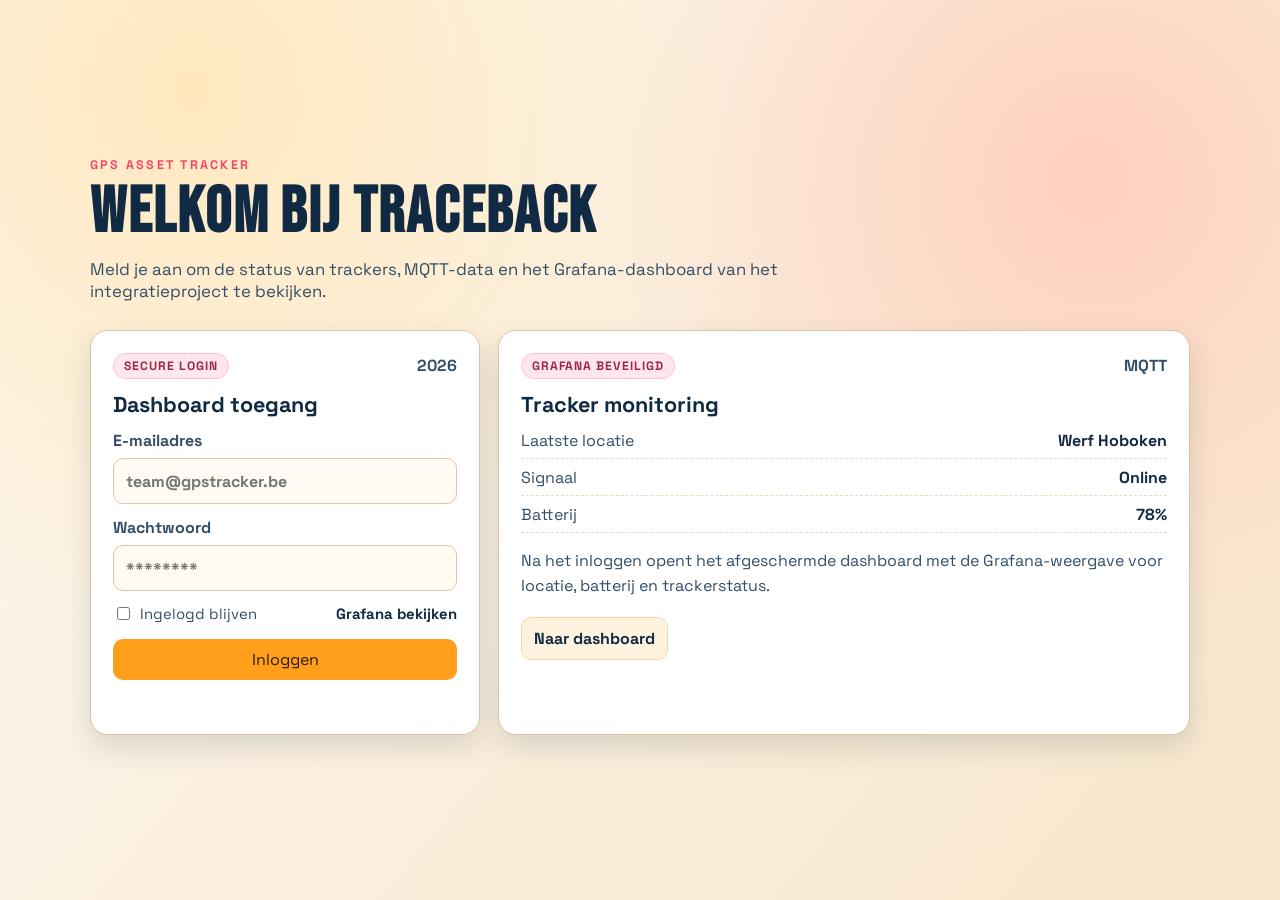
==== Integratie-Project/Website/index.html @ 3f8ade17 "Add Flask login website with Grafana dashboard" ====
<!DOCTYPE html>
<html lang="nl">
<head>
    <meta charset="UTF-8">
    <meta name="viewport" content="width=device-width, initial-scale=1.0">
    <title>GPS Tracker Login</title>
    <link rel="preconnect" href="https://fonts.googleapis.com">
    <link rel="preconnect" href="https://fonts.gstatic.com" crossorigin>
    <link href="https://fonts.googleapis.com/css2?family=Bebas+Neue&family=Space+Grotesk:wght@400;500;600;700&display=swap" rel="stylesheet">
    <link rel="stylesheet" href="styles.css">
</head>
<body>
    <main class="page-shell login-shell">
        <section class="hero login-hero" aria-labelledby="page-title">
            <p class="eyebrow">GPS Asset Tracker</p>
            <h1 id="page-title">Welkom Bij Traceback</h1>
            <p class="intro">
                Meld je aan om de status van trackers, MQTT-data en het Grafana-dashboard van het integratieproject te bekijken.
            </p>
        </section>

        <section class="portal-grid" aria-label="Login en dashboard overzicht">
            <form class="login-card" id="login-form" action="/login" method="post">
                <div class="card-top">
                    <span class="chip">Secure login</span>
                    <span class="year">2026</span>
                </div>

                <h2>Dashboard toegang</h2>

                <label class="field">
                    <span>E-mailadres</span>
                    <input type="email" name="email" autocomplete="email" placeholder="team@gpstracker.be" required>
                </label>

                <label class="field">
                    <span>Wachtwoord</span>
                    <input type="password" name="password" autocomplete="current-password" placeholder="********" required>
                </label>

                <div class="login-options">
                    <label class="remember">
                        <input type="checkbox" name="remember">
                        <span>Ingelogd blijven</span>
                    </label>
                    <a href="/dashboard">Grafana bekijken</a>
                </div>

                <button class="detail-link login-button" type="submit">Inloggen</button>
                <p class="form-message" id="form-message" role="status" aria-live="polite"></p>
            </form>

            <aside class="detail-card grafana-preview" aria-label="Dashboard informatie">
                <div class="card-top">
                    <span class="chip">Grafana beveiligd</span>
                    <span class="year">MQTT</span>
                </div>

                <h2>Tracker monitoring</h2>
                <ul class="meta-list">
                    <li><span>Laatste locatie</span><strong>Werf Hoboken</strong></li>
                    <li><span>Signaal</span><strong>Online</strong></li>
                    <li><span>Batterij</span><strong>78%</strong></li>
                </ul>

                <p class="panel-copy">
                    Na het inloggen opent het afgeschermde dashboard met de Grafana-weergave voor locatie, batterij en trackerstatus.
                </p>

                <div class="detail-actions">
                    <a href="/dashboard">Naar dashboard</a>
                </div>
            </aside>
        </section>
    </main>

    <script src="script.js"></script>
</body>
</html>
---- Integratie-Project/Website/styles.css ----
/*
Bronvermelding:
- Typografie via Google Fonts (Bebas Neue, Space Grotesk): https://fonts.google.com/
- Kleur- en layoutontwerp is projectspecifiek uitgewerkt voor deze opdracht.
*/

:root {
    --bg-1: #fdf8ef;
    --bg-2: #f8e6cc;
    --ink: #102a43;
    --ink-soft: #334e68;
    --accent: #ef476f;
    --accent-2: #ff9f1c;
    --card: #ffffff;
    --line: #d9c7a7;
    --shadow: 0 12px 28px rgba(16, 42, 67, 0.14);
}

* {
    box-sizing: border-box;
}

body {
    margin: 0;
    color: var(--ink);
    font-family: "Space Grotesk", "Segoe UI", sans-serif;
    background:
        radial-gradient(circle at 15% 10%, #ffe8be 0%, transparent 40%),
        radial-gradient(circle at 85% 20%, #ffd0be 0%, transparent 38%),
        linear-gradient(130deg, var(--bg-1), var(--bg-2));
    min-height: 100vh;
}

.page-shell {
    width: min(1100px, 92vw);
    margin: 0 auto;
    padding: 44px 0 52px;
}

.login-shell {
    min-height: 100vh;
    display: grid;
    align-content: center;
}

.hero {
    margin-bottom: 28px;
    animation: fade-slide 520ms ease-out;
}

.login-hero {
    max-width: 760px;
}

.eyebrow {
    margin: 0;
    color: var(--accent);
    letter-spacing: 0.18em;
    text-transform: uppercase;
    font-size: 0.78rem;
    font-weight: 700;
}

h1 {
    margin: 10px 0 14px;
    font-family: "Bebas Neue", Impact, sans-serif;
    font-size: clamp(2.2rem, 5vw, 4rem);
    letter-spacing: 0.03em;
    line-height: 0.95;
}

.intro {
    margin: 0;
    color: var(--ink-soft);
    max-width: 70ch;
    font-size: 1.05rem;
}

.portal-grid {
    display: grid;
    grid-template-columns: minmax(280px, 390px) 1fr;
    gap: 18px;
    align-items: stretch;
}

.login-card,
.detail-card {
    background: var(--card);
    border: 1px solid var(--line);
    border-radius: 18px;
    box-shadow: var(--shadow);
    animation: fade-slide 550ms ease-out;
}

.login-card {
    padding: 22px 22px 20px;
}

.card-top {
    display: flex;
    justify-content: space-between;
    align-items: center;
    gap: 10px;
    margin-bottom: 14px;
}

.chip {
    background: #ffe6ee;
    color: #9a2a44;
    border: 1px solid #ffc2d1;
    border-radius: 999px;
    padding: 4px 10px;
    font-size: 0.76rem;
    font-weight: 700;
    text-transform: uppercase;
    letter-spacing: 0.08em;
}

.year {
    color: var(--ink-soft);
    font-weight: 700;
}

h2 {
    margin: 0 0 14px;
    font-size: 1.35rem;
    line-height: 1.1;
}

.field {
    display: grid;
    gap: 7px;
    margin-bottom: 13px;
    color: var(--ink-soft);
    font-weight: 700;
}

.field input {
    width: 100%;
    min-height: 46px;
    border: 1px solid var(--line);
    border-radius: 10px;
    padding: 10px 12px;
    color: var(--ink);
    background: #fffaf2;
    font: inherit;
    outline: none;
    transition: border-color 140ms ease, box-shadow 140ms ease;
}

.field input:focus {
    border-color: var(--accent);
    box-shadow: 0 0 0 4px rgba(239, 71, 111, 0.14);
}

.login-options {
    display: flex;
    justify-content: space-between;
    align-items: center;
    gap: 12px;
    margin: 4px 0 16px;
    font-size: 0.93rem;
}

.remember {
    display: inline-flex;
    align-items: center;
    gap: 7px;
    color: var(--ink-soft);
}

.login-options a,
.detail-actions a {
    color: var(--ink);
    font-weight: 700;
    text-decoration: none;
}

.back-link {
    display: inline-block;
    margin-bottom: 16px;
    padding: 10px 14px;
    border: 1px solid var(--line);
    background: #fff8ee;
    color: var(--ink);
    text-decoration: none;
    font-weight: 700;
    border-radius: 10px;
    transition: transform 140ms ease, box-shadow 140ms ease;
}

.detail-link,
.detail-actions a,
.back-link {
    display: inline-block;
    text-decoration: none;
    font-weight: 700;
    border-radius: 10px;
    transition: transform 140ms ease, box-shadow 140ms ease;
}

.detail-link {
    padding: 10px 12px;
    background: var(--accent-2);
    color: #2f1e07;
    border: 0;
    font: inherit;
    cursor: pointer;
}

.login-button {
    width: 100%;
}

.detail-link:hover,
.detail-actions a:hover,
.back-link:hover {
    transform: translateY(-2px);
    box-shadow: 0 8px 18px rgba(16, 42, 67, 0.18);
}

.form-message {
    min-height: 22px;
    margin: 12px 0 0;
    color: var(--accent);
    font-weight: 700;
}

.detail-card {
    padding: 22px;
}

.meta-list {
    list-style: none;
    margin: 0;
    padding: 0;
    display: grid;
    gap: 8px;
}

.meta-list li {
    display: flex;
    justify-content: space-between;
    gap: 10px;
    border-bottom: 1px dashed #eadbc2;
    padding-bottom: 7px;
    color: var(--ink-soft);
}

.meta-list strong {
    color: var(--ink);
}

.grafana-preview {
    min-width: 0;
}

.panel-copy {
    margin: 16px 0 0;
    color: var(--ink-soft);
    line-height: 1.55;
}

.grafana-frame-wrap {
    margin-top: 16px;
    overflow: hidden;
    border: 1px solid var(--line);
    border-radius: 12px;
    background: #fff8ee;
    aspect-ratio: 16 / 9;
}

.grafana-frame-wrap iframe {
    display: block;
    width: 100%;
    height: 100%;
    border: 0;
}

.dashboard-frame {
    aspect-ratio: 16 / 10;
}

.detail-actions {
    margin-top: 18px;
    display: flex;
    flex-wrap: wrap;
    gap: 10px;
}

.detail-actions a {
    padding: 10px 12px;
    border: 1px solid #ffd3a0;
    background: #fff3df;
}

@keyframes fade-slide {
    from {
        opacity: 0;
        transform: translateY(12px);
    }
    to {
        opacity: 1;
        transform: translateY(0);
    }
}

@media (max-width: 820px) {
    .login-shell {
        align-content: start;
    }

    .portal-grid {
        grid-template-columns: 1fr;
    }
}

@media (max-width: 680px) {
    .page-shell {
        padding-top: 28px;
    }

    .detail-card,
    .login-card {
        padding: 18px;
    }

    .meta-list li,
    .login-options {
        flex-direction: column;
        align-items: flex-start;
        gap: 6px;
    }
}
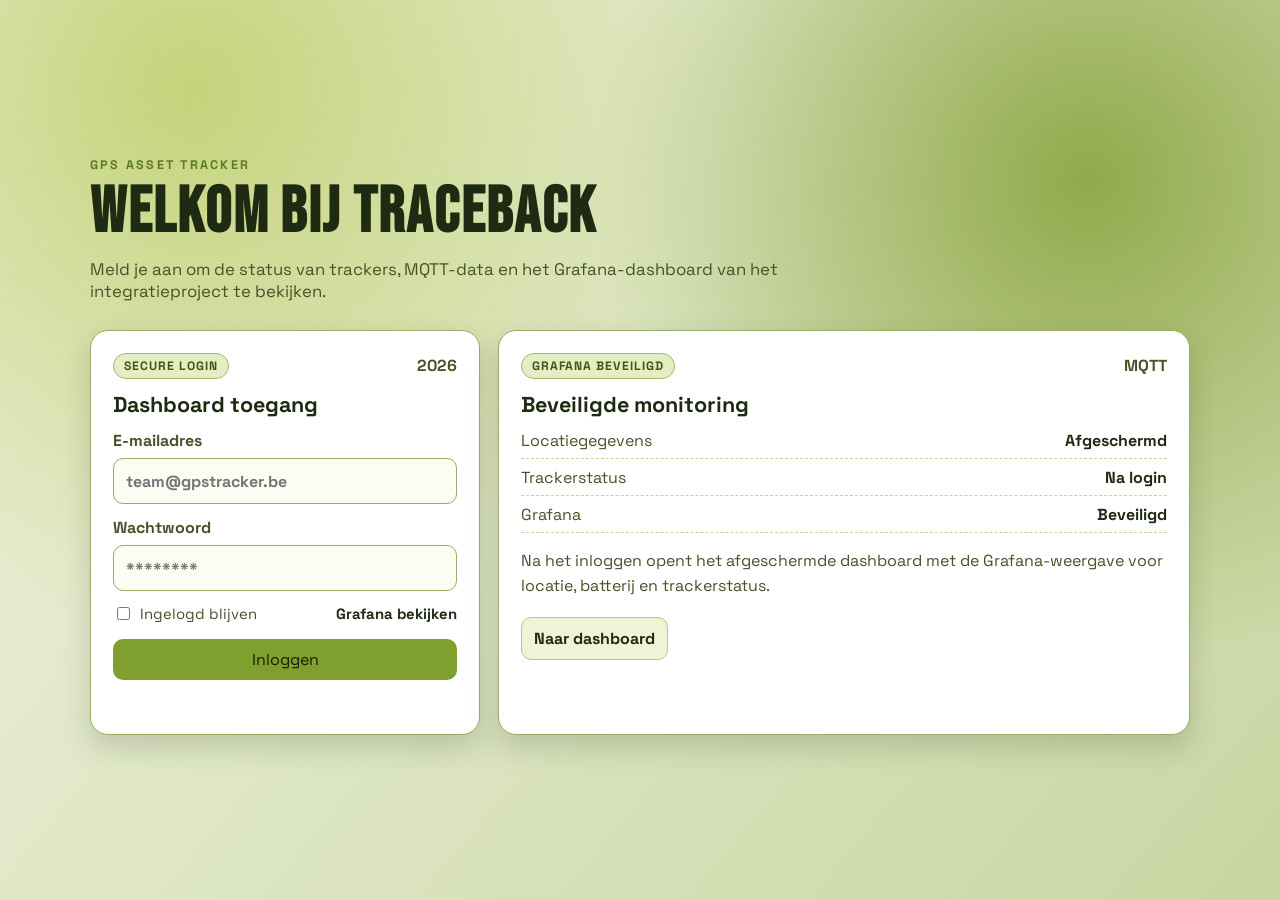
==== commit 7548b3bf: "Update website styling and login session security" ====
--- a/Integratie-Project/Website/index.html
+++ b/Integratie-Project/Website/index.html
@@ -56,11 +56,11 @@
                     <span class="year">MQTT</span>
                 </div>
 
-                <h2>Tracker monitoring</h2>
+                <h2>Beveiligde monitoring</h2>
                 <ul class="meta-list">
-                    <li><span>Laatste locatie</span><strong>Werf Hoboken</strong></li>
-                    <li><span>Signaal</span><strong>Online</strong></li>
-                    <li><span>Batterij</span><strong>78%</strong></li>
+                    <li><span>Locatiegegevens</span><strong>Afgeschermd</strong></li>
+                    <li><span>Trackerstatus</span><strong>Na login</strong></li>
+                    <li><span>Grafana</span><strong>Beveiligd</strong></li>
                 </ul>
 
                 <p class="panel-copy">
--- a/Integratie-Project/Website/styles.css
+++ b/Integratie-Project/Website/styles.css
@@ -5,15 +5,15 @@
 */
 
 :root {
-    --bg-1: #fdf8ef;
-    --bg-2: #f8e6cc;
-    --ink: #102a43;
-    --ink-soft: #334e68;
-    --accent: #ef476f;
-    --accent-2: #ff9f1c;
+    --bg-1: #eef3df;
+    --bg-2: #c9d6a2;
+    --ink: #1f2a12;
+    --ink-soft: #465329;
+    --accent: #5d7a1f;
+    --accent-2: #7f9f2f;
     --card: #ffffff;
-    --line: #d9c7a7;
-    --shadow: 0 12px 28px rgba(16, 42, 67, 0.14);
+    --line: #9aaa68;
+    --shadow: 0 12px 28px rgba(31, 42, 18, 0.18);
 }
 
 * {
@@ -25,8 +25,8 @@
     color: var(--ink);
     font-family: "Space Grotesk", "Segoe UI", sans-serif;
     background:
-        radial-gradient(circle at 15% 10%, #ffe8be 0%, transparent 40%),
-        radial-gradient(circle at 85% 20%, #ffd0be 0%, transparent 38%),
+        radial-gradient(circle at 15% 10%, #c5d37a 0%, transparent 40%),
+        radial-gradient(circle at 85% 20%, #91a94a 0%, transparent 38%),
         linear-gradient(130deg, var(--bg-1), var(--bg-2));
     min-height: 100vh;
 }
@@ -105,9 +105,9 @@
 }
 
 .chip {
-    background: #ffe6ee;
-    color: #9a2a44;
-    border: 1px solid #ffc2d1;
+    background: #e5edc5;
+    color: #3f5415;
+    border: 1px solid #a5b96b;
     border-radius: 999px;
     padding: 4px 10px;
     font-size: 0.76rem;
@@ -142,7 +142,7 @@
     border-radius: 10px;
     padding: 10px 12px;
     color: var(--ink);
-    background: #fffaf2;
+    background: #fbfdf2;
     font: inherit;
     outline: none;
     transition: border-color 140ms ease, box-shadow 140ms ease;
@@ -150,7 +150,7 @@
 
 .field input:focus {
     border-color: var(--accent);
-    box-shadow: 0 0 0 4px rgba(239, 71, 111, 0.14);
+    box-shadow: 0 0 0 4px rgba(93, 122, 31, 0.18);
 }
 
 .login-options {
@@ -181,7 +181,7 @@
     margin-bottom: 16px;
     padding: 10px 14px;
     border: 1px solid var(--line);
-    background: #fff8ee;
+    background: #f4f8e7;
     color: var(--ink);
     text-decoration: none;
     font-weight: 700;
@@ -202,7 +202,7 @@
 .detail-link {
     padding: 10px 12px;
     background: var(--accent-2);
-    color: #2f1e07;
+    color: #172006;
     border: 0;
     font: inherit;
     cursor: pointer;
@@ -216,7 +216,7 @@
 .detail-actions a:hover,
 .back-link:hover {
     transform: translateY(-2px);
-    box-shadow: 0 8px 18px rgba(16, 42, 67, 0.18);
+    box-shadow: 0 8px 18px rgba(31, 42, 18, 0.22);
 }
 
 .form-message {
@@ -242,7 +242,7 @@
     display: flex;
     justify-content: space-between;
     gap: 10px;
-    border-bottom: 1px dashed #eadbc2;
+    border-bottom: 1px dashed #c8d49a;
     padding-bottom: 7px;
     color: var(--ink-soft);
 }
@@ -266,7 +266,7 @@
     overflow: hidden;
     border: 1px solid var(--line);
     border-radius: 12px;
-    background: #fff8ee;
+    background: #f4f8e7;
     aspect-ratio: 16 / 9;
 }
 
@@ -290,8 +290,8 @@
 
 .detail-actions a {
     padding: 10px 12px;
-    border: 1px solid #ffd3a0;
-    background: #fff3df;
+    border: 1px solid #b8c97b;
+    background: #eef4d5;
 }
 
 @keyframes fade-slide {
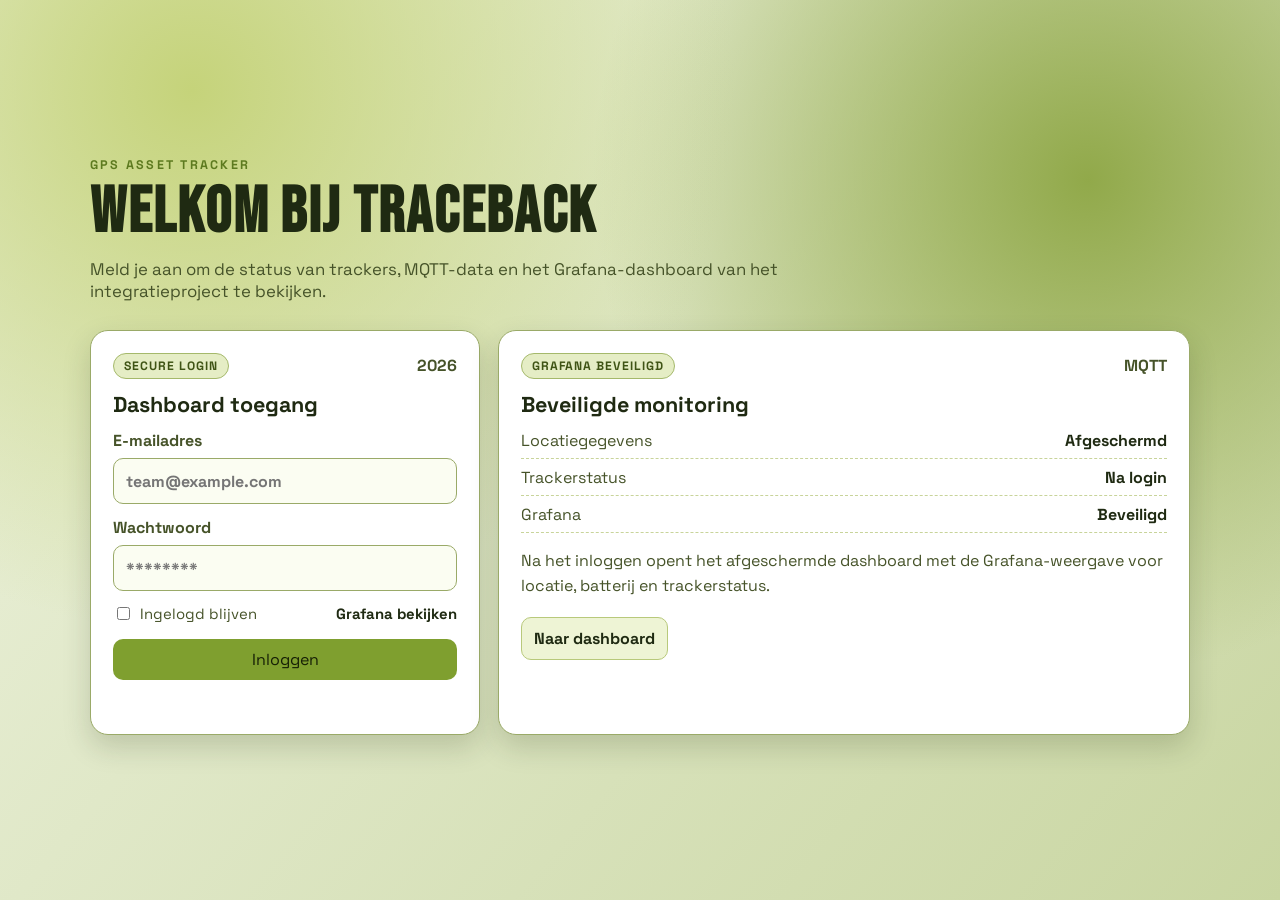
==== commit a97bb2c6: "Remove private data from repository tracking" ====
--- a/Integratie-Project/Website/index.html
+++ b/Integratie-Project/Website/index.html
@@ -30,7 +30,7 @@
 
                 <label class="field">
                     <span>E-mailadres</span>
-                    <input type="email" name="email" autocomplete="email" placeholder="team@gpstracker.be" required>
+                    <input type="email" name="email" autocomplete="email" placeholder="team@example.com" required>
                 </label>
 
                 <label class="field">
